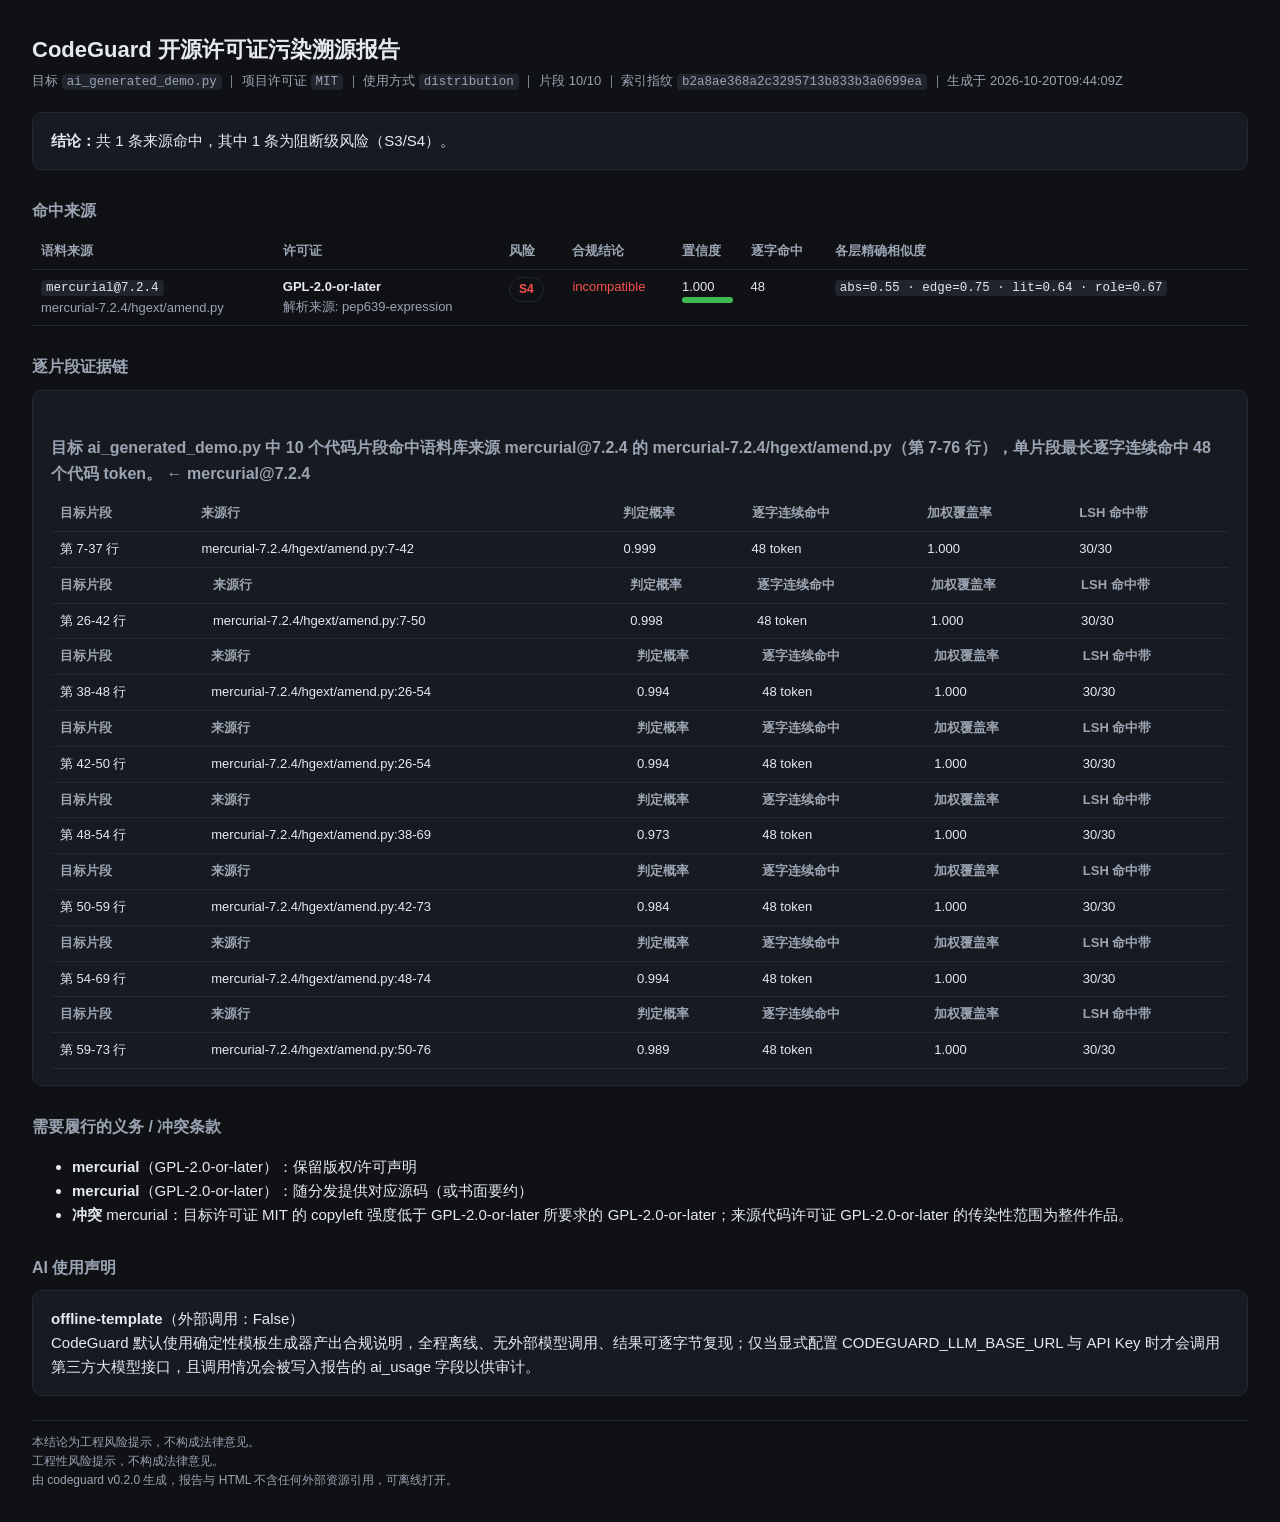
==== submission/evidence/web-demo.report.html @ 808960c5 "Initial public release of CodeGuard Offline, zero-dependency licence-provenance scanner and CI gate:" ====
<!doctype html><html lang="zh"><head><meta charset="utf-8">
<title>CodeGuard 合规报告 · ai_generated_demo.py</title><style>
:root{--bg:#0f1115;--card:#171a21;--fg:#e6e9ef;--mut:#9aa4b2;--ok:#3fb950;
--warn:#d29922;--bad:#f85149;--line:#232833}
*{box-sizing:border-box}body{margin:0;padding:32px;background:var(--bg);
color:var(--fg);font:15px/1.6 -apple-system,"Segoe UI","Microsoft YaHei",sans-serif}
h1{font-size:22px;margin:0 0 4px}h2{font-size:16px;margin:28px 0 10px;color:var(--mut)}
.sub{color:var(--mut);font-size:13px;margin-bottom:20px}
.card{background:var(--card);border:1px solid var(--line);border-radius:10px;
padding:16px 18px;margin-bottom:14px}
table{width:100%;border-collapse:collapse;font-size:13px}
th,td{text-align:left;padding:7px 9px;border-bottom:1px solid var(--line);vertical-align:top}
th{color:var(--mut);font-weight:600}
.badge{display:inline-block;padding:2px 9px;border-radius:99px;font-size:12px;
font-weight:600;border:1px solid var(--line)}
.S0,.S1{color:var(--ok)}.S2{color:var(--warn)}.S3,.S4{color:var(--bad)}
.incompatible{color:var(--bad)}.conditional,.unknown{color:var(--warn)}
.compatible{color:var(--ok)}
code{background:#20242d;padding:1px 5px;border-radius:4px;font-size:12.5px}
.bar{height:6px;background:#20242d;border-radius:3px;overflow:hidden}
.bar>i{display:block;height:100%;background:var(--ok)}
footer{color:var(--mut);font-size:12px;margin-top:24px;border-top:1px solid var(--line);
padding-top:12px}
</style></head><body>
<h1>CodeGuard 开源许可证污染溯源报告</h1>
<div class=sub>目标 <code>ai_generated_demo.py</code> ｜ 项目许可证 <code>MIT</code> ｜ 使用方式 <code>distribution</code>
｜ 片段 10/10 ｜ 索引指纹 <code>b2a8ae368a2c3295713b833b3a0699ea</code> ｜ 生成于 2026-10-20T09:44:09Z</div>
<div class=card><b>结论：</b>共 1 条来源命中，其中 1 条为阻断级风险（S3/S4）。</div>
<h2>命中来源</h2>
<table><tr><th>语料来源</th><th>许可证</th><th>风险</th><th>合规结论</th>
<th>置信度</th><th>逐字命中</th><th>各层精确相似度</th></tr><tr><td><code>mercurial@7.2.4</code><br><span class=sub>mercurial-7.2.4/hgext/amend.py</span></td><td><b>GPL-2.0-or-later</b><br><span class=sub>解析来源: pep639-expression</span></td><td><span class='badge S4'>S4</span></td><td><span class='incompatible'>incompatible</span></td><td>1.000<div class=bar><i style='width:100%'></i></div></td><td>48</td><td><code>abs=0.55 · edge=0.75 · lit=0.64 · role=0.67</code></td></tr></table>
<h2>逐片段证据链</h2><div class=card><h2>目标 ai_generated_demo.py 中 10 个代码片段命中语料库来源 mercurial@7.2.4 的 mercurial-7.2.4/hgext/amend.py（第 7-76 行），单片段最长逐字连续命中 48 个代码 token。 ← mercurial@7.2.4</h2>
<table><tr><th>目标片段</th><th>来源行</th><th>判定概率</th><th>逐字连续命中</th><th>加权覆盖率</th><th>LSH 命中带</th></tr><tr><td>第 7-37 行</td><td>mercurial-7.2.4/hgext/amend.py:7-42</td><td>0.999</td><td>48 token</td><td>1.000</td><td>30/30</td></tr></table>
<table><tr><th>目标片段</th><th>来源行</th><th>判定概率</th><th>逐字连续命中</th><th>加权覆盖率</th><th>LSH 命中带</th></tr><tr><td>第 26-42 行</td><td>mercurial-7.2.4/hgext/amend.py:7-50</td><td>0.998</td><td>48 token</td><td>1.000</td><td>30/30</td></tr></table>
<table><tr><th>目标片段</th><th>来源行</th><th>判定概率</th><th>逐字连续命中</th><th>加权覆盖率</th><th>LSH 命中带</th></tr><tr><td>第 38-48 行</td><td>mercurial-7.2.4/hgext/amend.py:26-54</td><td>0.994</td><td>48 token</td><td>1.000</td><td>30/30</td></tr></table>
<table><tr><th>目标片段</th><th>来源行</th><th>判定概率</th><th>逐字连续命中</th><th>加权覆盖率</th><th>LSH 命中带</th></tr><tr><td>第 42-50 行</td><td>mercurial-7.2.4/hgext/amend.py:26-54</td><td>0.994</td><td>48 token</td><td>1.000</td><td>30/30</td></tr></table>
<table><tr><th>目标片段</th><th>来源行</th><th>判定概率</th><th>逐字连续命中</th><th>加权覆盖率</th><th>LSH 命中带</th></tr><tr><td>第 48-54 行</td><td>mercurial-7.2.4/hgext/amend.py:38-69</td><td>0.973</td><td>48 token</td><td>1.000</td><td>30/30</td></tr></table>
<table><tr><th>目标片段</th><th>来源行</th><th>判定概率</th><th>逐字连续命中</th><th>加权覆盖率</th><th>LSH 命中带</th></tr><tr><td>第 50-59 行</td><td>mercurial-7.2.4/hgext/amend.py:42-73</td><td>0.984</td><td>48 token</td><td>1.000</td><td>30/30</td></tr></table>
<table><tr><th>目标片段</th><th>来源行</th><th>判定概率</th><th>逐字连续命中</th><th>加权覆盖率</th><th>LSH 命中带</th></tr><tr><td>第 54-69 行</td><td>mercurial-7.2.4/hgext/amend.py:48-74</td><td>0.994</td><td>48 token</td><td>1.000</td><td>30/30</td></tr></table>
<table><tr><th>目标片段</th><th>来源行</th><th>判定概率</th><th>逐字连续命中</th><th>加权覆盖率</th><th>LSH 命中带</th></tr><tr><td>第 59-73 行</td><td>mercurial-7.2.4/hgext/amend.py:50-76</td><td>0.989</td><td>48 token</td><td>1.000</td><td>30/30</td></tr></table>
</div>
<h2>需要履行的义务 / 冲突条款</h2><ul><li><b>mercurial</b>（GPL-2.0-or-later）：保留版权/许可声明</li>
<li><b>mercurial</b>（GPL-2.0-or-later）：随分发提供对应源码（或书面要约）</li>
<li><b>冲突</b> mercurial：目标许可证 MIT 的 copyleft 强度低于 GPL-2.0-or-later 所要求的 GPL-2.0-or-later；来源代码许可证 GPL-2.0-or-later 的传染性范围为整件作品。</li></ul>
<h2>AI 使用声明</h2><div class=card><b>offline-template</b>（外部调用：False）<br>CodeGuard 默认使用确定性模板生成器产出合规说明，全程离线、无外部模型调用、结果可逐字节复现；仅当显式配置 CODEGUARD_LLM_BASE_URL 与 API Key 时才会调用第三方大模型接口，且调用情况会被写入报告的 ai_usage 字段以供审计。</div>
<footer>本结论为工程风险提示，不构成法律意见。<br>工程性风险提示，不构成法律意见。<br>由 codeguard v0.2.0 生成，报告与 HTML 不含任何外部资源引用，可离线打开。</footer>
</body></html>
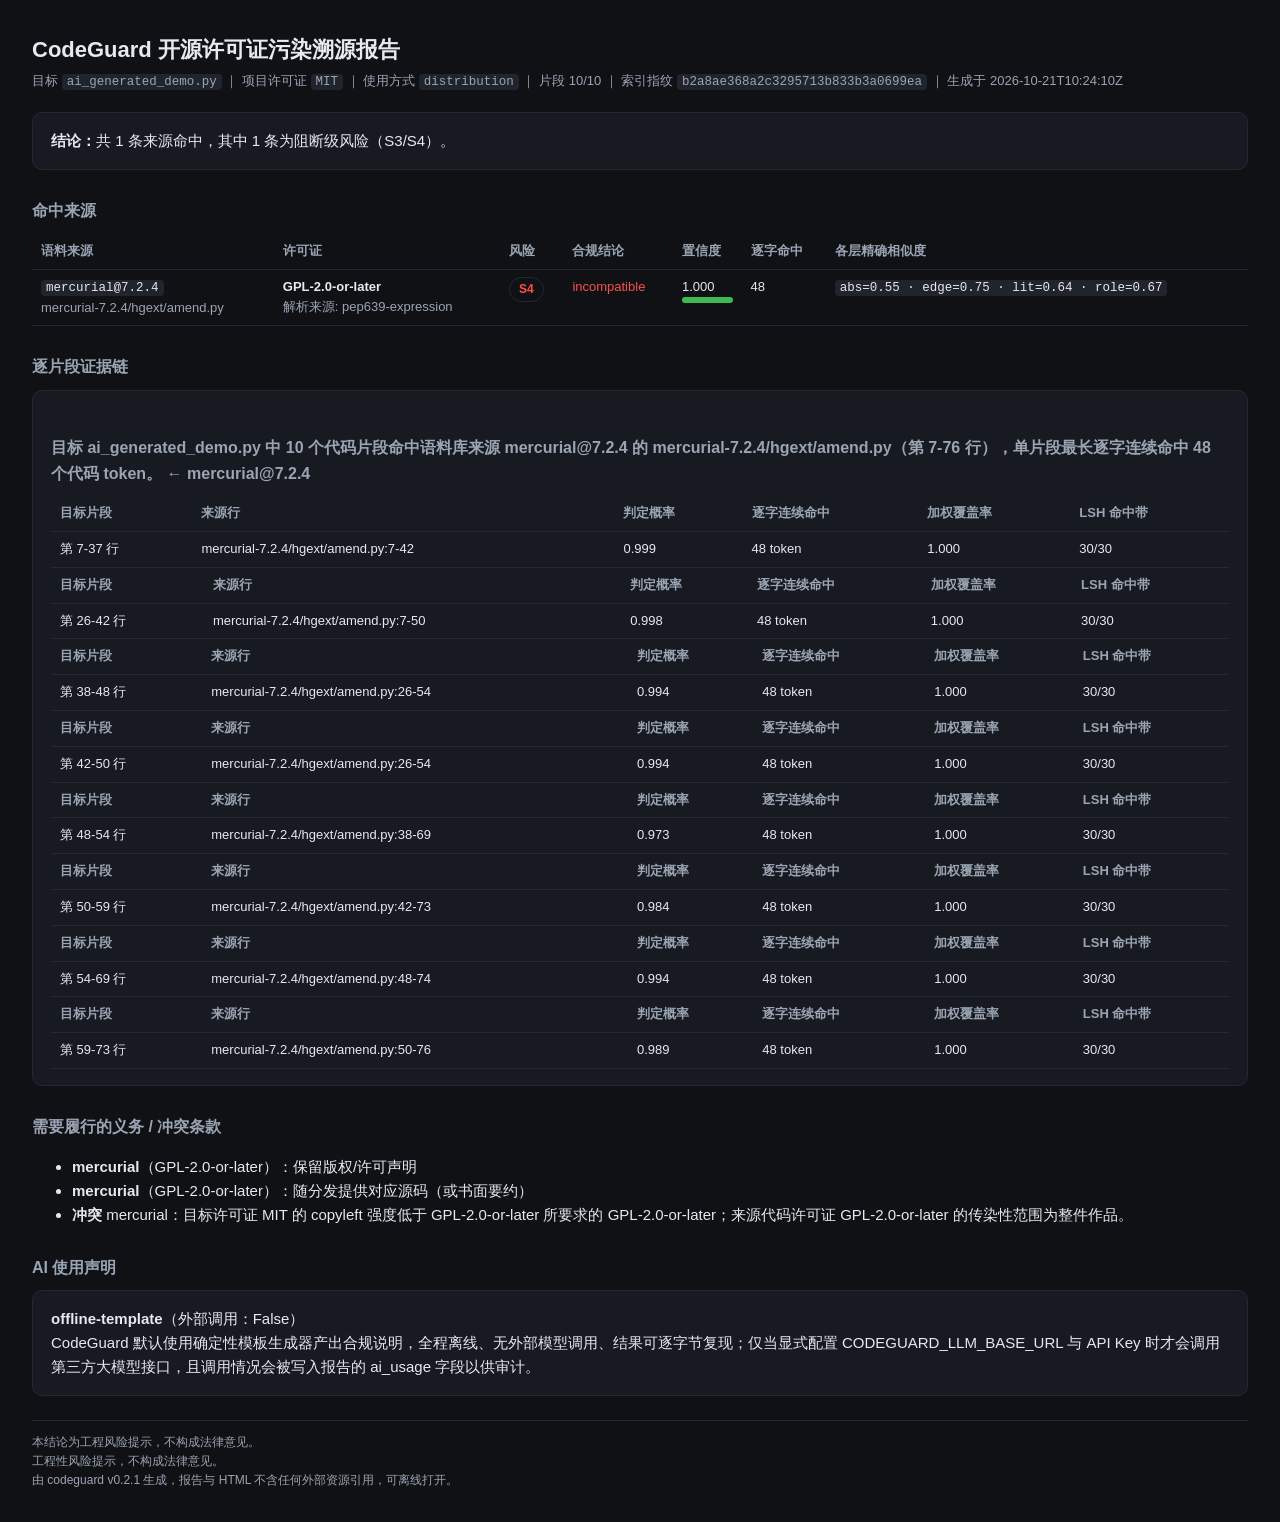
==== commit 8efe2859: "Add real-leakage evaluation and its evidence - scripts/eval_model_leak.py scores the gate on 47 genu" ====
--- a/submission/evidence/web-demo.report.html
+++ b/submission/evidence/web-demo.report.html
@@ -24,7 +24,7 @@
 </style></head><body>
 <h1>CodeGuard 开源许可证污染溯源报告</h1>
 <div class=sub>目标 <code>ai_generated_demo.py</code> ｜ 项目许可证 <code>MIT</code> ｜ 使用方式 <code>distribution</code>
-｜ 片段 10/10 ｜ 索引指纹 <code>b2a8ae368a2c3295713b833b3a0699ea</code> ｜ 生成于 2026-10-20T09:44:09Z</div>
+｜ 片段 10/10 ｜ 索引指纹 <code>b2a8ae368a2c3295713b833b3a0699ea</code> ｜ 生成于 2026-10-21T10:24:10Z</div>
 <div class=card><b>结论：</b>共 1 条来源命中，其中 1 条为阻断级风险（S3/S4）。</div>
 <h2>命中来源</h2>
 <table><tr><th>语料来源</th><th>许可证</th><th>风险</th><th>合规结论</th>
@@ -43,5 +43,5 @@
 <li><b>mercurial</b>（GPL-2.0-or-later）：随分发提供对应源码（或书面要约）</li>
 <li><b>冲突</b> mercurial：目标许可证 MIT 的 copyleft 强度低于 GPL-2.0-or-later 所要求的 GPL-2.0-or-later；来源代码许可证 GPL-2.0-or-later 的传染性范围为整件作品。</li></ul>
 <h2>AI 使用声明</h2><div class=card><b>offline-template</b>（外部调用：False）<br>CodeGuard 默认使用确定性模板生成器产出合规说明，全程离线、无外部模型调用、结果可逐字节复现；仅当显式配置 CODEGUARD_LLM_BASE_URL 与 API Key 时才会调用第三方大模型接口，且调用情况会被写入报告的 ai_usage 字段以供审计。</div>
-<footer>本结论为工程风险提示，不构成法律意见。<br>工程性风险提示，不构成法律意见。<br>由 codeguard v0.2.0 生成，报告与 HTML 不含任何外部资源引用，可离线打开。</footer>
+<footer>本结论为工程风险提示，不构成法律意见。<br>工程性风险提示，不构成法律意见。<br>由 codeguard v0.2.1 生成，报告与 HTML 不含任何外部资源引用，可离线打开。</footer>
 </body></html>
